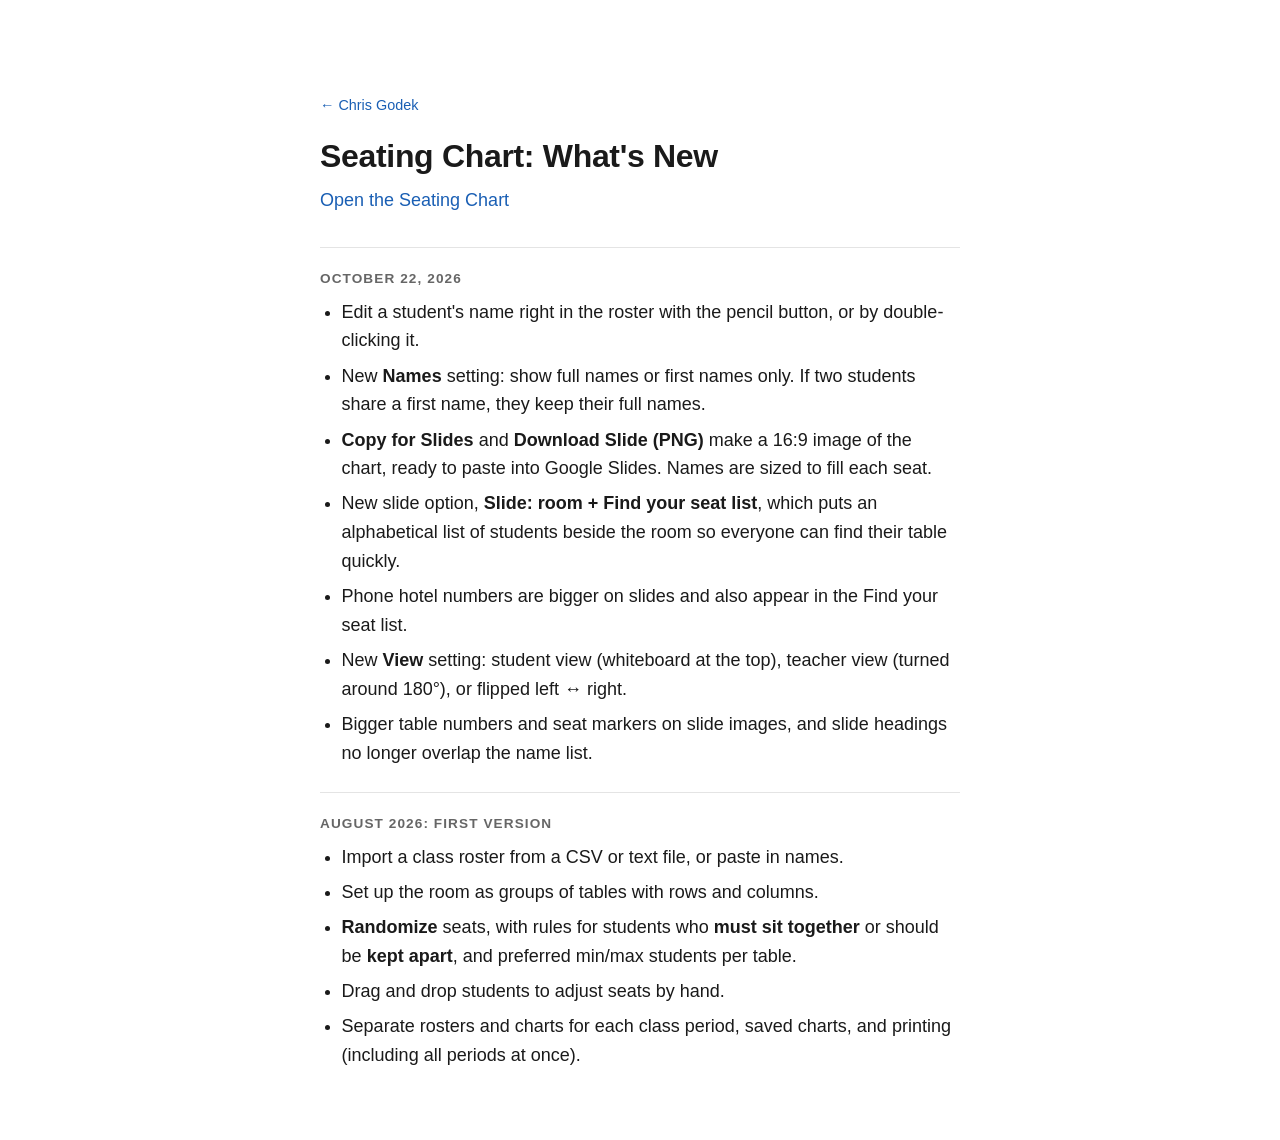
==== updates.html @ 02ff94b3 "Add What's new page with plain-language update notes Co-Authored-By: Claude Opus 5.5 <noreply@anthro" ====
<!DOCTYPE html>
<html lang="en">
<head>
  <meta charset="UTF-8">
  <meta name="viewport" content="width=device-width, initial-scale=1.0">
  <title>Seating Chart Updates</title>
  <style>
    :root { --bg: #ffffff; --text: #1a1a1a; --muted: #666; --link: #1a5fb4; --rule: #e4e4e4; }
    @media (prefers-color-scheme: dark) {
      :root { --bg: #121212; --text: #eaeaea; --muted: #9a9a9a; --link: #78aeed; --rule: #2c2c2c; }
    }
    body {
      margin: 0;
      background: var(--bg);
      color: var(--text);
      font: 18px/1.6 -apple-system, BlinkMacSystemFont, "Segoe UI", Helvetica, Arial, sans-serif;
    }
    main { max-width: 640px; margin: 0 auto; padding: 10vh 16px 64px; }
    .back { font-size: 0.9rem; }
    h1 { font-size: 2rem; font-weight: 600; margin: 0.75rem 0 0.25rem; letter-spacing: -0.01em; }
    .intro { color: var(--muted); margin: 0 0 2rem; }
    section { border-top: 1px solid var(--rule); padding-top: 1.25rem; margin-top: 1.5rem; }
    h2 { font-size: 0.85rem; font-weight: 600; text-transform: uppercase; letter-spacing: 0.08em; color: var(--muted); margin: 0 0 0.5rem; }
    ul { margin: 0; padding-left: 1.2em; }
    li { margin: 0.4rem 0; }
    a { color: var(--link); text-decoration: none; }
    a:hover { text-decoration: underline; }
  </style>
</head>
<body>
  <main>
    <a class="back" href="/">← Chris Godek</a>
    <h1>Seating Chart: What's New</h1>
    <p class="intro"><a href="./">Open the Seating Chart</a></p>

    <!-- Newest first. Add a new <section> at the top for each update. -->
    <section>
      <h2>October 22, 2026</h2>
      <ul>
        <li>Edit a student's name right in the roster with the pencil button, or by double-clicking it.</li>
        <li>New <b>Names</b> setting: show full names or first names only. If two students share a first name, they keep their full names.</li>
        <li><b>Copy for Slides</b> and <b>Download Slide (PNG)</b> make a 16:9 image of the chart, ready to paste into Google Slides. Names are sized to fill each seat.</li>
        <li>New slide option, <b>Slide: room + Find your seat list</b>, which puts an alphabetical list of students beside the room so everyone can find their table quickly.</li>
        <li>Phone hotel numbers are bigger on slides and also appear in the Find your seat list.</li>
        <li>New <b>View</b> setting: student view (whiteboard at the top), teacher view (turned around 180°), or flipped left ↔ right.</li>
        <li>Bigger table numbers and seat markers on slide images, and slide headings no longer overlap the name list.</li>
      </ul>
    </section>

    <section>
      <h2>August 2026: First version</h2>
      <ul>
        <li>Import a class roster from a CSV or text file, or paste in names.</li>
        <li>Set up the room as groups of tables with rows and columns.</li>
        <li><b>Randomize</b> seats, with rules for students who <b>must sit together</b> or should be <b>kept apart</b>, and preferred min/max students per table.</li>
        <li>Drag and drop students to adjust seats by hand.</li>
        <li>Separate rosters and charts for each class period, saved charts, and printing (including all periods at once).</li>
      </ul>
    </section>
  </main>
</body>
</html>
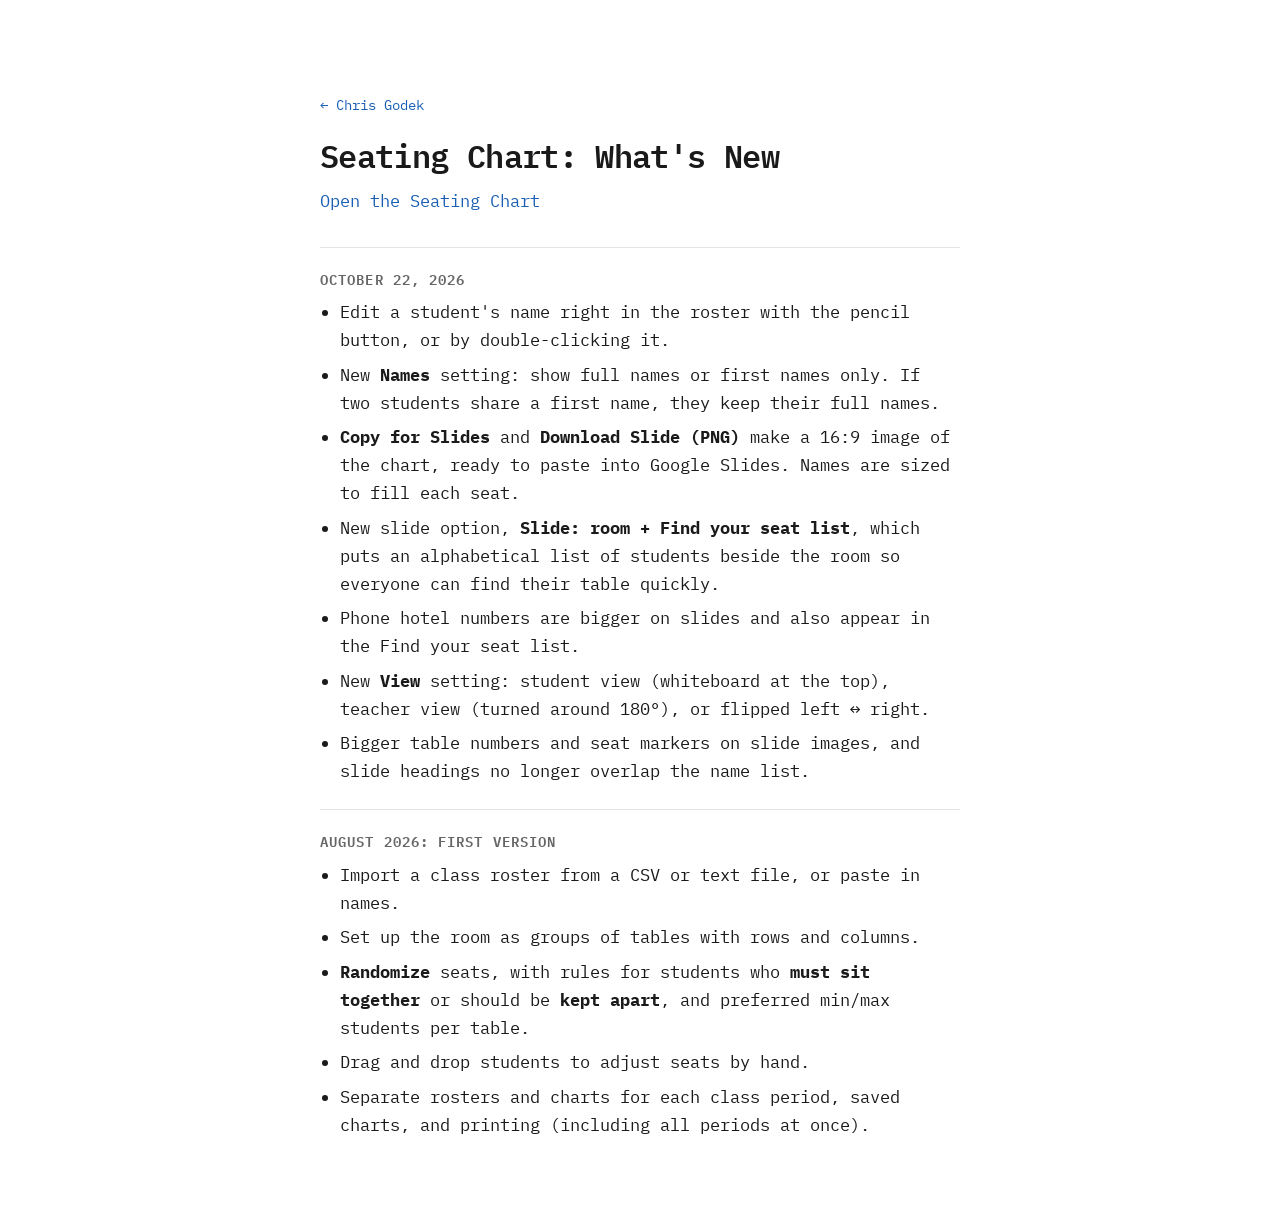
==== commit 60c5f243: "What's new page: IBM Plex Mono Co-Authored-By: Claude Opus 5.5 <noreply@anthropic.com>" ====
--- a/updates.html
+++ b/updates.html
@@ -4,6 +4,9 @@
   <meta charset="UTF-8">
   <meta name="viewport" content="width=device-width, initial-scale=1.0">
   <title>Seating Chart Updates</title>
+  <link rel="preconnect" href="https://fonts.googleapis.com">
+  <link rel="preconnect" href="https://fonts.gstatic.com" crossorigin>
+  <link href="https://fonts.googleapis.com/css2?family=IBM+Plex+Mono:ital,wght@0,400;0,600;1,400&display=swap" rel="stylesheet">
   <style>
     :root { --bg: #ffffff; --text: #1a1a1a; --muted: #666; --link: #1a5fb4; --rule: #e4e4e4; }
     @media (prefers-color-scheme: dark) {
@@ -13,11 +16,11 @@
       margin: 0;
       background: var(--bg);
       color: var(--text);
-      font: 18px/1.6 -apple-system, BlinkMacSystemFont, "Segoe UI", Helvetica, Arial, sans-serif;
+      font: 17px/1.65 "IBM Plex Mono", ui-monospace, Menlo, monospace;
     }
     main { max-width: 640px; margin: 0 auto; padding: 10vh 16px 64px; }
     .back { font-size: 0.9rem; }
-    h1 { font-size: 2rem; font-weight: 600; margin: 0.75rem 0 0.25rem; letter-spacing: -0.01em; }
+    h1 { font-size: 2rem; font-weight: 600; margin: 0.75rem 0 0.25rem; letter-spacing: -0.02em; }
     .intro { color: var(--muted); margin: 0 0 2rem; }
     section { border-top: 1px solid var(--rule); padding-top: 1.25rem; margin-top: 1.5rem; }
     h2 { font-size: 0.85rem; font-weight: 600; text-transform: uppercase; letter-spacing: 0.08em; color: var(--muted); margin: 0 0 0.5rem; }
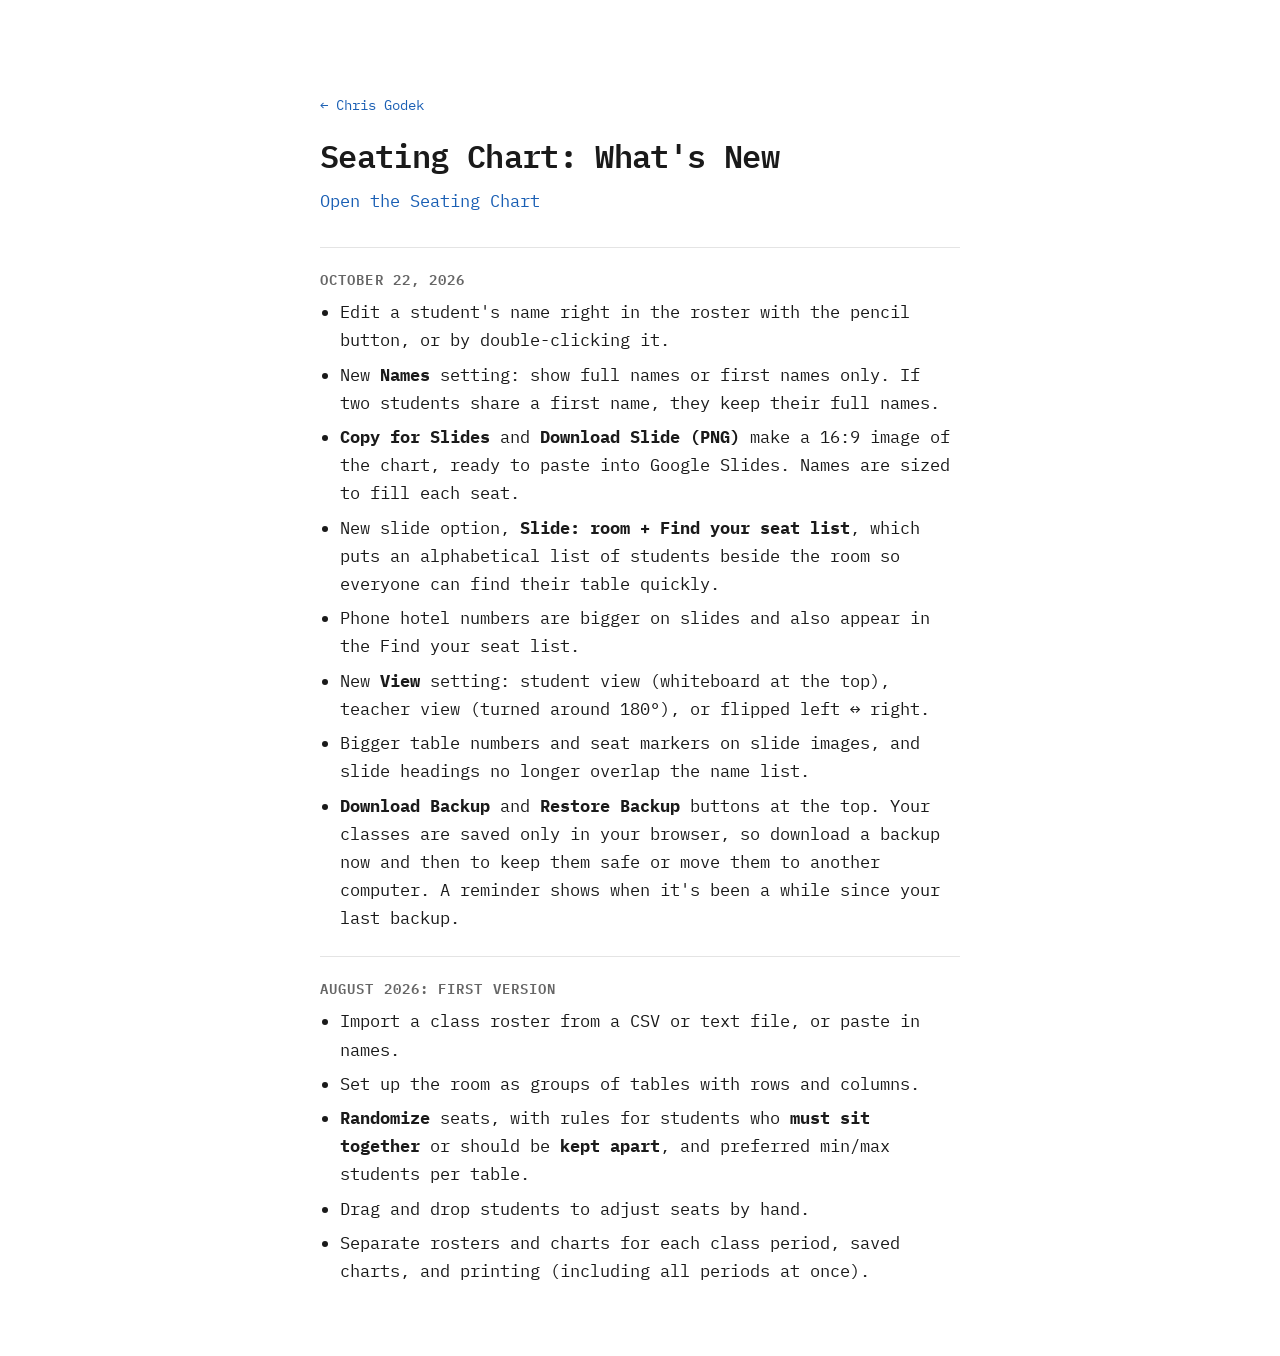
==== commit 6bc57848: "What's new: backup and restore Co-Authored-By: Claude Opus 5.5 <noreply@anthropic.com>" ====
--- a/updates.html
+++ b/updates.html
@@ -47,6 +47,7 @@
         <li>Phone hotel numbers are bigger on slides and also appear in the Find your seat list.</li>
         <li>New <b>View</b> setting: student view (whiteboard at the top), teacher view (turned around 180°), or flipped left ↔ right.</li>
         <li>Bigger table numbers and seat markers on slide images, and slide headings no longer overlap the name list.</li>
+        <li><b>Download Backup</b> and <b>Restore Backup</b> buttons at the top. Your classes are saved only in your browser, so download a backup now and then to keep them safe or move them to another computer. A reminder shows when it's been a while since your last backup.</li>
       </ul>
     </section>
 
